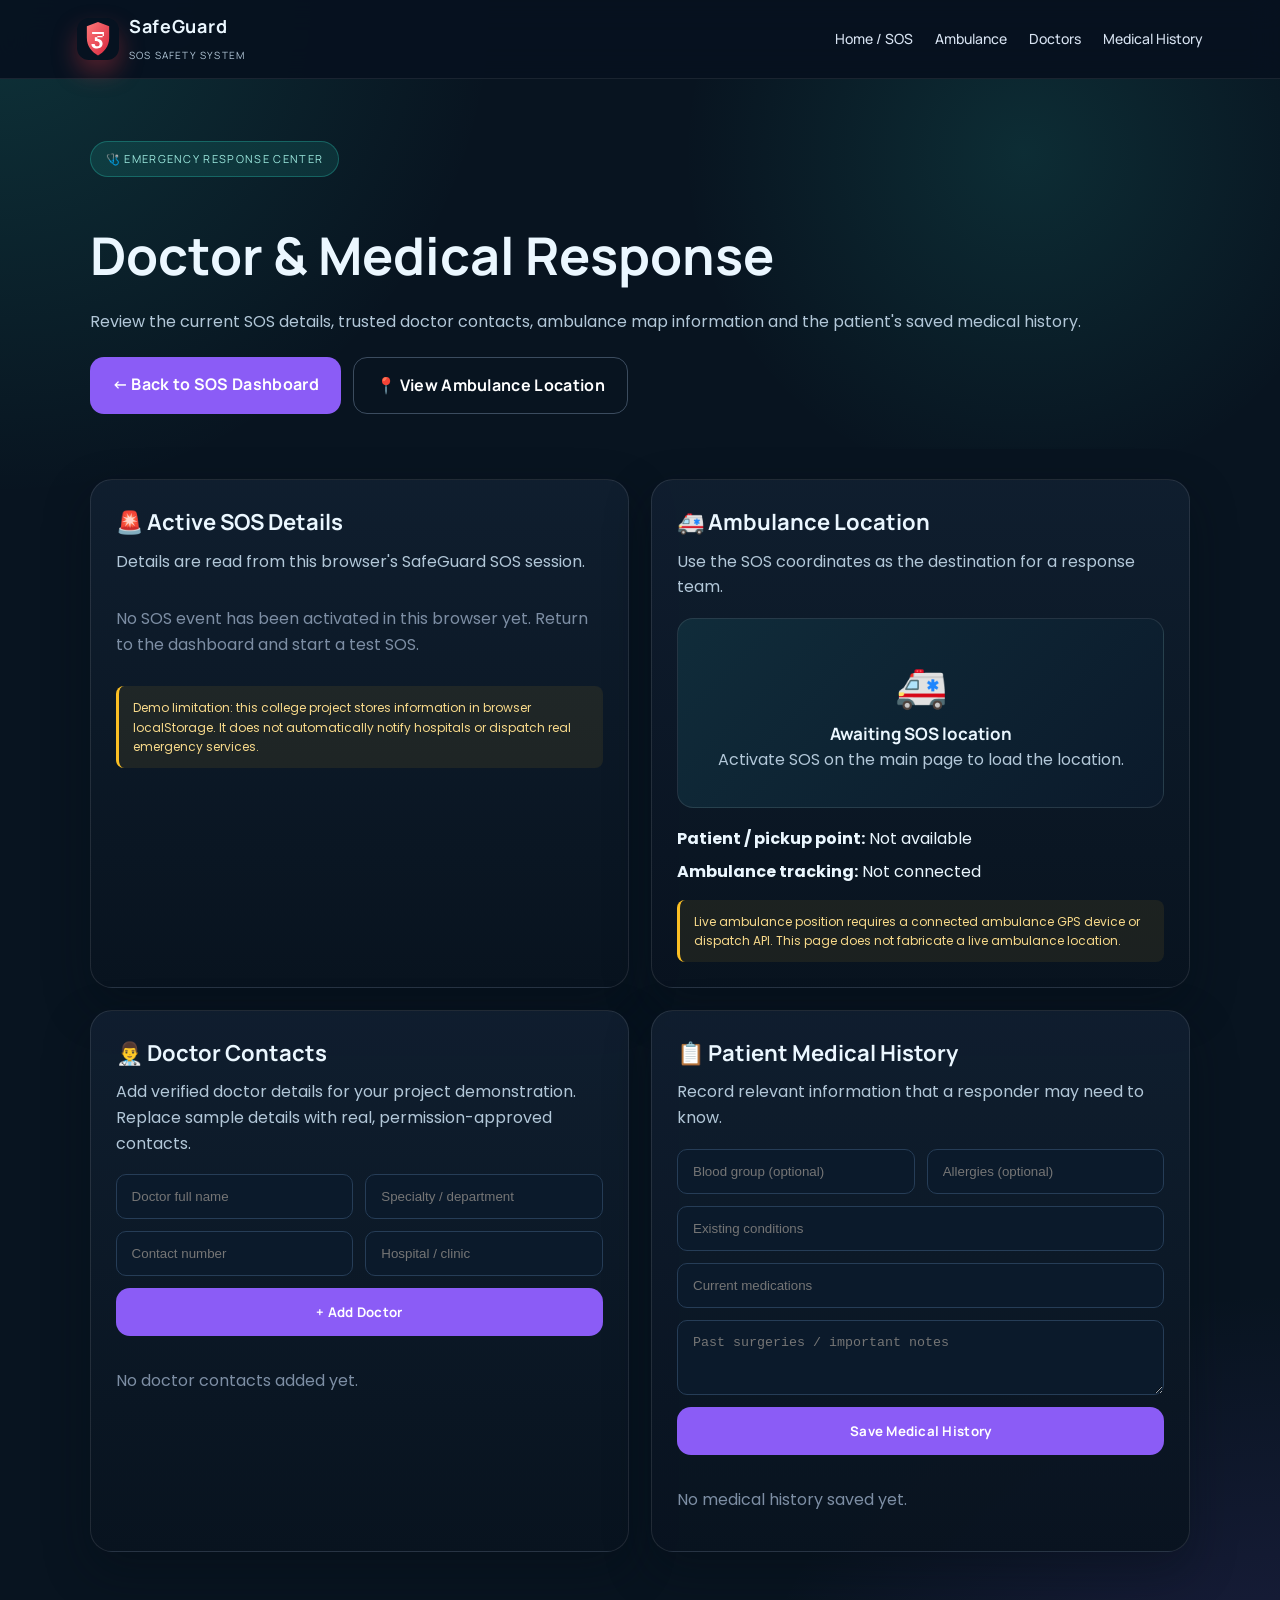
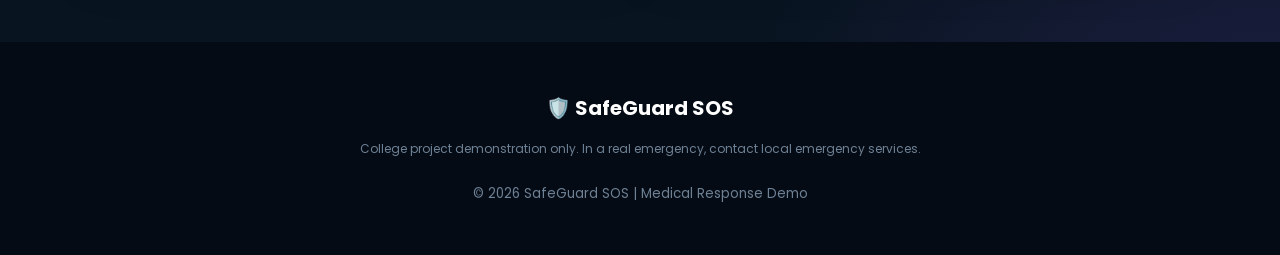
==== medical-response.html @ 3268b8ea "Add files via upload" ====
<!doctype html>
<html lang="en">
  <head>
    <meta charset="UTF-8" />
    <meta name="viewport" content="width=device-width, initial-scale=1.0" />
    <meta
      name="description"
      content="SafeGuard SOS doctor, medical history and ambulance response dashboard"
    />
    <title>Medical Response | SafeGuard SOS</title>
    <link rel="stylesheet" href="style.css" />
    <style>
      .medical-hero {
        padding: 62px 7% 35px;
        background: radial-gradient(
          circle at 80% 20%,
          rgba(45, 212, 191, 0.13),
          transparent 32%
        );
      }
      .medical-hero h1 {
        font-size: clamp(32px, 5vw, 52px);
        margin: 12px 0;
      }
      .medical-hero p,
      .muted {
        color: var(--muted);
      }
      .medical-layout {
        display: grid;
        grid-template-columns: 1fr 1fr;
        gap: 22px;
      }
      .medical-card {
        padding: 25px;
        min-width: 0;
      }
      .medical-card h2 {
        font-size: 22px;
        margin-bottom: 8px;
      }
      .medical-card h3 {
        font-size: 17px;
      }
      .field-grid {
        display: grid;
        grid-template-columns: 1fr 1fr;
        gap: 12px;
        margin: 18px 0;
      }
      .field-grid .wide {
        grid-column: 1/-1;
      }
      .doctor-list,
      .history-list {
        display: grid;
        gap: 12px;
        margin-top: 18px;
      }
      .doctor-item,
      .history-item {
        padding: 16px;
        background: #0b1a2b;
        border: 1px solid var(--line);
        border-radius: 14px;
      }
      .doctor-item {
        display: flex;
        align-items: flex-start;
        justify-content: space-between;
        gap: 12px;
      }
      .doctor-item p,
      .history-item p {
        color: var(--muted);
        font-size: 13px;
        margin-top: 4px;
      }
      .call-link {
        display: inline-block;
        color: #7ee7d9;
        font-weight: 700;
        margin-top: 8px;
        text-decoration: none;
      }
      .response-status {
        display: inline-block;
        padding: 5px 10px;
        border-radius: 30px;
        background: rgba(45, 212, 191, 0.12);
        color: #7ee7d9;
        font-size: 12px;
        font-weight: 700;
      }
      .ambulance-map {
        min-height: 190px;
        display: grid;
        place-items: center;
        text-align: center;
        padding: 22px;
        margin: 18px 0;
        background: linear-gradient(135deg, #102c3a, #0b1a2b);
        border: 1px solid var(--line);
        border-radius: 16px;
      }
      .ambulance-map .big-icon {
        font-size: 42px;
      }
      .map-link {
        color: #7ee7d9;
        font-weight: 700;
      }
      .notice {
        border-left: 3px solid #fbbf24;
        background: rgba(251, 191, 36, 0.08);
        padding: 12px 14px;
        border-radius: 8px;
        color: #f7d98a;
        font-size: 12px;
        margin-top: 15px;
      }
      .top-actions {
        display: flex;
        gap: 12px;
        flex-wrap: wrap;
        margin-top: 22px;
      }
      .top-actions a {
        text-decoration: none;
      }
      .empty {
        color: var(--muted-2);
        padding: 14px 0;
      }
      @media (max-width: 768px) {
        .medical-layout {
          grid-template-columns: 1fr;
        }
        .field-grid {
          grid-template-columns: 1fr;
        }
        .medical-hero {
          padding: 45px 5% 25px;
        }
        .medical-card {
          padding: 20px;
        }
      }
    </style>
  </head>
  <body>
    <header class="navbar">
      <div class="logo">
        <span class="logo-icon" aria-label="SafeGuard SOS logo">
          <svg viewBox="0 0 64 64" aria-hidden="true">
            <defs>
              <linearGradient
                id="logoGradient"
                x1="0%"
                y1="0%"
                x2="100%"
                y2="100%"
              >
                <stop offset="0%" stop-color="#ff7a7a" />
                <stop offset="100%" stop-color="#d7263d" />
              </linearGradient>
            </defs>
            <path
              d="M32 6 L49 12.5 V30.5 C49 43 41.5 52 32 57 C22.5 52 15 43 15 30.5 V12.5 L32 6 Z"
              fill="url(#logoGradient)"
            />
            <path
              d="M23 21.5H41V27.5H31V31.5C35.8 31.8 39 34.5 39 39C39 43.7 35.6 46.5 30.5 46.5C25.5 46.5 22 43.8 22 39.5H27C27 41.9 28.5 43.2 30.8 43.2C33.3 43.2 34.5 42 34.5 39.6C34.5 36.7 32.8 35.6 28.8 35.1L27.2 34.9V29.2H39V24.2H23V21.5Z"
              fill="#fff"
            />
          </svg>
        </span>
        <div>
          <strong>SafeGuard</strong>
          <small>SOS Safety System</small>
        </div>
      </div>
      <nav id="navMenu">
        <a href="index.html">Home / SOS</a><a href="#ambulance">Ambulance</a
        ><a href="#doctors">Doctors</a
        ><a href="#medical-history">Medical History</a>
      </nav>
      <button class="menu-btn" id="menuBtn" aria-label="Toggle navigation">
        ☰
      </button>
    </header>

    <section class="medical-hero">
      <span class="badge">🩺 EMERGENCY RESPONSE CENTER</span>
      <h1>Doctor & Medical Response</h1>
      <p>
        Review the current SOS details, trusted doctor contacts, ambulance map
        information and the patient's saved medical history.
      </p>
      <div class="top-actions">
        <a class="btn primary" href="index.html">← Back to SOS Dashboard</a
        ><a class="btn outline" href="#ambulance">📍 View Ambulance Location</a>
      </div>
    </section>

    <main class="section" style="padding-top: 30px">
      <div class="medical-layout">
        <section class="card medical-card" id="active-case">
          <h2>🚨 Active SOS Details</h2>
          <p class="muted">
            Details are read from this browser's SafeGuard SOS session.
          </p>
          <div id="activeDetails" class="history-list">
            <p class="empty">
              No SOS event has been activated in this browser yet.
            </p>
          </div>
          <div class="notice">
            Demo limitation: this college project stores information in browser
            localStorage. It does not automatically notify hospitals or dispatch
            real emergency services.
          </div>
        </section>

        <section class="card medical-card" id="ambulance">
          <h2>🚑 Ambulance Location</h2>
          <p class="muted">
            Use the SOS coordinates as the destination for a response team.
          </p>
          <div class="ambulance-map">
            <div>
              <div class="big-icon">🚑</div>
              <h3 id="ambulanceTitle">Awaiting SOS location</h3>
              <p id="ambulanceCoords" class="muted">
                Activate SOS on the main page to load the location.
              </p>
            </div>
          </div>
          <p>
            <strong>Patient / pickup point:</strong>
            <span id="pickupCoords">Not available</span>
          </p>
          <p style="margin-top: 8px">
            <strong>Ambulance tracking:</strong>
            <span id="trackingStatus">Not connected</span>
          </p>
          <p style="margin-top: 12px">
            <a
              id="ambulanceMapLink"
              class="map-link"
              href="#"
              target="_blank"
              rel="noopener"
              hidden
              >Open pickup point in Google Maps ↗</a
            >
          </p>
          <div class="notice">
            Live ambulance position requires a connected ambulance GPS device or
            dispatch API. This page does not fabricate a live ambulance
            location.
          </div>
        </section>

        <section class="card medical-card" id="doctors">
          <h2>👨‍⚕️ Doctor Contacts</h2>
          <p class="muted">
            Add verified doctor details for your project demonstration. Replace
            sample details with real, permission-approved contacts.
          </p>
          <div class="field-grid">
            <input
              id="doctorName"
              placeholder="Doctor full name"
              aria-label="Doctor full name"
            />
            <input
              id="doctorSpecialty"
              placeholder="Specialty / department"
              aria-label="Doctor specialty"
            />
            <input
              id="doctorPhone"
              type="tel"
              placeholder="Contact number"
              aria-label="Doctor contact number"
            />
            <input
              id="doctorHospital"
              placeholder="Hospital / clinic"
              aria-label="Hospital or clinic"
            />
            <button class="btn primary wide" id="addDoctorBtn">
              + Add Doctor
            </button>
          </div>
          <div id="doctorList" class="doctor-list"></div>
        </section>

        <section class="card medical-card" id="medical-history">
          <h2>📋 Patient Medical History</h2>
          <p class="muted">
            Record relevant information that a responder may need to know.
          </p>
          <div class="field-grid">
            <input
              id="patientBlood"
              placeholder="Blood group (optional)"
              aria-label="Blood group"
            />
            <input
              id="patientAllergies"
              placeholder="Allergies (optional)"
              aria-label="Allergies"
            />
            <input
              id="patientConditions"
              class="wide"
              placeholder="Existing conditions"
              aria-label="Existing conditions"
            />
            <input
              id="patientMedication"
              class="wide"
              placeholder="Current medications"
              aria-label="Current medications"
            />
            <textarea
              id="patientNotes"
              class="wide"
              rows="3"
              placeholder="Past surgeries / important notes"
              aria-label="Medical notes"
            ></textarea>
            <button class="btn primary wide" id="saveMedicalBtn">
              Save Medical History
            </button>
          </div>
          <div id="medicalHistoryList" class="history-list"></div>
        </section>
      </div>
    </main>
    <footer>
      <div class="footer-logo">🛡️ SafeGuard SOS</div>
      <p>
        College project demonstration only. In a real emergency, contact local
        emergency services.
      </p>
      <small>© 2026 SafeGuard SOS | Medical Response Demo</small>
    </footer>
    <div id="toast" class="toast" role="status" aria-live="polite"></div>
    <script>
      const $ = (id) => document.getElementById(id);
      function toast(message, type = "normal") {
        const el = $("toast");
        el.textContent = message;
        el.className =
          "toast show" +
          (type === "error" ? " error" : type === "success" ? " success" : "");
        setTimeout(() => el.classList.remove("show"), 3000);
      }
      function safe(value) {
        return String(value ?? "").replace(
          /[&<>"']/g,
          (ch) =>
            ({
              "&": "&amp;",
              "<": "&lt;",
              ">": "&gt;",
              '"': "&quot;",
              "'": "&#039;",
            })[ch],
        );
      }
      function getArray(key) {
        try {
          const value = JSON.parse(localStorage.getItem(key) || "[]");
          return Array.isArray(value) ? value : [];
        } catch {
          return [];
        }
      }
      function loadActiveEmergency() {
        let data;
        try {
          data = JSON.parse(
            localStorage.getItem("safeguardActiveEmergency") || "null",
          );
        } catch {
          data = null;
        }
        const host = $("activeDetails");
        if (!data) {
          host.innerHTML =
            '<p class="empty">No SOS event has been activated in this browser yet. Return to the dashboard and start a test SOS.</p>';
          $("ambulanceTitle").textContent = "Awaiting SOS location";
          return;
        }
        const loc = data.location;
        host.innerHTML = `<div class="history-item"><span class="response-status">${safe(data.status || "ACTIVE")}</span><h3 style="margin-top:10px">${safe(data.type || "Emergency")}</h3><p>Activated: ${safe(new Date(data.activatedAt).toLocaleString())}</p><p>Location: ${loc ? safe(Number(loc.latitude).toFixed(6) + ", " + Number(loc.longitude).toFixed(6)) : "Unavailable"}</p><p>Location source: ${loc ? (loc.demo ? "Demo coordinates" : "GPS coordinates") : "No coordinates received"}</p></div>`;
        if (loc) {
          const coords =
            Number(loc.latitude).toFixed(6) +
            ", " +
            Number(loc.longitude).toFixed(6);
          $("ambulanceTitle").textContent = loc.demo
            ? "Demo pickup point loaded"
            : "SOS pickup point loaded";
          $("ambulanceCoords").textContent = coords;
          $("pickupCoords").textContent = coords;
          $("trackingStatus").textContent =
            "Pickup location available; live vehicle feed not connected";
          const link = $("ambulanceMapLink");
          link.href = `https://www.google.com/maps?q=${loc.latitude},${loc.longitude}`;
          link.hidden = false;
        } else {
          $("ambulanceCoords").textContent = "SOS location unavailable";
          $("pickupCoords").textContent = "Not available";
        }
      }
      function loadDoctors() {
        const list = $("doctorList"),
          doctors = getArray("safeguardDoctors");
        list.innerHTML = "";
        if (!doctors.length) {
          list.innerHTML = '<p class="empty">No doctor contacts added yet.</p>';
          return;
        }
        doctors.forEach((d, i) => {
          const item = document.createElement("div");
          item.className = "doctor-item";
          item.innerHTML = `<div><h3>Dr. ${safe(d.name)}</h3><p>${safe(d.specialty || "Specialty not provided")} · ${safe(d.hospital || "Clinic not provided")}</p><a class="call-link" href="tel:${safe(d.phone)}">☎ ${safe(d.phone)}</a></div><button class="btn danger-small" data-delete-doctor="${i}">Delete</button>`;
          list.appendChild(item);
        });
      }
      function addDoctor() {
        const name = $("doctorName").value.trim(),
          specialty = $("doctorSpecialty").value.trim(),
          phone = $("doctorPhone").value.trim(),
          hospital = $("doctorHospital").value.trim();
        if (!name || !phone) {
          toast("Enter at least the doctor name and contact number.", "error");
          return;
        }
        const doctors = getArray("safeguardDoctors");
        doctors.push({
          name,
          specialty,
          phone,
          hospital,
          createdAt: new Date().toISOString(),
        });
        localStorage.setItem("safeguardDoctors", JSON.stringify(doctors));
        [
          "doctorName",
          "doctorSpecialty",
          "doctorPhone",
          "doctorHospital",
        ].forEach((id) => ($(id).value = ""));
        loadDoctors();
        toast("Doctor contact saved.", "success");
      }
      function loadMedicalHistory() {
        const entries = getArray("safeguardMedicalHistory"),
          host = $("medicalHistoryList");
        host.innerHTML = "";
        if (!entries.length) {
          host.innerHTML = '<p class="empty">No medical history saved yet.</p>';
          return;
        }
        entries
          .slice()
          .reverse()
          .forEach((entry) => {
            const item = document.createElement("div");
            item.className = "history-item";
            item.innerHTML = `<h3>Medical record · ${safe(new Date(entry.updatedAt).toLocaleString())}</h3><p><strong>Blood group:</strong> ${safe(entry.blood || "Not provided")}</p><p><strong>Allergies:</strong> ${safe(entry.allergies || "Not provided")}</p><p><strong>Conditions:</strong> ${safe(entry.conditions || "Not provided")}</p><p><strong>Medications:</strong> ${safe(entry.medication || "Not provided")}</p><p><strong>Notes:</strong> ${safe(entry.notes || "None")}</p>`;
            host.appendChild(item);
          });
      }
      function saveMedicalHistory() {
        const entry = {
          blood: $("patientBlood").value.trim(),
          allergies: $("patientAllergies").value.trim(),
          conditions: $("patientConditions").value.trim(),
          medication: $("patientMedication").value.trim(),
          notes: $("patientNotes").value.trim(),
          updatedAt: new Date().toISOString(),
        };
        if (
          !Object.values(entry).some((v) => typeof v === "string" && v.trim())
        ) {
          toast("Enter at least one medical detail first.", "error");
          return;
        }
        const records = getArray("safeguardMedicalHistory");
        records.push(entry);
        localStorage.setItem(
          "safeguardMedicalHistory",
          JSON.stringify(records),
        );
        [
          "patientBlood",
          "patientAllergies",
          "patientConditions",
          "patientMedication",
          "patientNotes",
        ].forEach((id) => ($(id).value = ""));
        loadMedicalHistory();
        toast("Medical history saved in this browser.", "success");
      }
      $("addDoctorBtn").addEventListener("click", addDoctor);
      $("saveMedicalBtn").addEventListener("click", saveMedicalHistory);
      $("doctorList").addEventListener("click", (e) => {
        const btn = e.target.closest("[data-delete-doctor]");
        if (!btn) return;
        const doctors = getArray("safeguardDoctors");
        doctors.splice(Number(btn.dataset.deleteDoctor), 1);
        localStorage.setItem("safeguardDoctors", JSON.stringify(doctors));
        loadDoctors();
        toast("Doctor contact deleted.", "success");
      });
      $("menuBtn").addEventListener("click", () =>
        $("navMenu").classList.toggle("active"),
      );
      document
        .querySelectorAll("#navMenu a")
        .forEach((a) =>
          a.addEventListener("click", () =>
            $("navMenu").classList.remove("active"),
          ),
        );
      loadActiveEmergency();
      loadDoctors();
      loadMedicalHistory();
    </script>
  </body>
</html>
---- style.css ----
/* =========================================
   SAFEGUARD SOS
   MAIN STYLESHEET
========================================= */

@import url('https://fonts.googleapis.com/css2?family=Manrope:wght@400;500;600;700;800&family=Poppins:wght@400;500;600;700;800&display=swap');

:root {
  --bg-900: #081420;
  --bg-800: #102235;
  --bg-700: #18314b;
  --card: rgba(15, 28, 39, 0.82);
  --card-strong: rgba(19, 36, 48, 0.96);
  --primary: #2dd4bf;
  --primary-strong: #14b8a6;
  --secondary: #8b5cf6;
  --secondary-deep: #7c3aed;
  --text: #ebf7ff;
  --muted: #b2c7d8;
  --muted-2: #7d8ea4;
  --line: rgba(255, 255, 255, 0.1);
  --shadow: 0 18px 45px rgba(4, 12, 20, 0.38);
}

* {
  margin: 0;
  padding: 0;
  box-sizing: border-box;
}

html {
  scroll-behavior: smooth;
}

body {
  font-family: 'Poppins', 'Segoe UI', sans-serif;
  background:
    radial-gradient(circle at top left, rgba(45, 212, 191, 0.16), transparent 22%),
    radial-gradient(circle at bottom right, rgba(139, 92, 246, 0.18), transparent 25%),
    var(--bg-900);
  color: var(--text);
  line-height: 1.6;
}

h1,
h2,
h3,
.logo strong,
.logo small,
.navbar a,
.btn,
.badge,
.section-title span {
  font-family: 'Manrope', 'Poppins', sans-serif;
}

/* =========================================
   NAVBAR
========================================= */

.navbar {
  position: sticky;
  top: 0;
  z-index: 1000;

  min-height: 72px;
  padding: 12px 6%;

  display: flex;
  align-items: center;
  justify-content: space-between;

  background: rgba(7, 17, 31, 0.94);
  border-bottom: 1px solid rgba(255, 255, 255, 0.08);
  backdrop-filter: blur(15px);
}

.logo {
  display: flex;
  align-items: center;
  gap: 10px;
}

.logo-icon {
  width: 42px;
  height: 42px;

  display: grid;
  place-items: center;

  border-radius: 12px;
  overflow: hidden;
  box-shadow: 0 12px 24px rgba(230, 57, 70, 0.35);
}

.logo-icon svg,
.footer-logo-mark svg {
  display: block;
  width: 100%;
  height: 100%;
}

.logo strong {
  display: block;
  font-size: 18px;
  font-weight: 700;
  letter-spacing: 0.04em;
}

.logo small {
  color: var(--muted);
  font-size: 10px;
  letter-spacing: 0.12em;
  text-transform: uppercase;
}

nav {
  display: flex;
  gap: 22px;
}

nav a {
  color: #d6e2f1;
  text-decoration: none;
  font-size: 14px;
  font-weight: 500;
  transition: 0.3s;
}

nav a:hover {
  color: var(--primary);
}

.menu-btn {
  display: none;
  background: none;
  border: none;
  color: white;
  font-size: 28px;
  cursor: pointer;
}

/* =========================================
   HERO
========================================= */

.hero {
  min-height: 680px;

  display: flex;
  align-items: center;
  justify-content: space-between;

  padding: 80px 8%;

  background:
    radial-gradient(
      circle at 80% 40%,
      rgba(230, 57, 70, 0.18),
      transparent 30%
    ),
    radial-gradient(
      circle at 20% 80%,
      rgba(38, 132, 255, 0.13),
      transparent 30%
    );
}

.hero-content {
  max-width: 650px;
}

.badge {
  display: inline-block;

  padding: 8px 15px;
  margin-bottom: 25px;

  color: #9be7dd;
  background: rgba(45, 212, 191, 0.12);

  border: 1px solid rgba(45, 212, 191, 0.3);
  border-radius: 50px;

  font-size: 11px;
  letter-spacing: 0.12em;
  text-transform: uppercase;
}

.hero h1 {
  font-size: clamp(45px, 7vw, 82px);
  line-height: 0.96;
  margin-bottom: 25px;
  letter-spacing: -0.05em;
  font-weight: 700;
}

.hero h1 span {
  color: var(--primary);
}

.hero p {
  max-width: 600px;
  color: var(--muted);
  font-size: 18px;
  margin-bottom: 35px;
}

.hero-buttons {
  display: flex;
  gap: 15px;
  flex-wrap: wrap;
}

/* =========================================
   BUTTONS
========================================= */

.btn {
  border: none;
  border-radius: 14px;

  padding: 15px 22px;

  color: white;
  font-weight: 700;
  letter-spacing: 0.02em;

  cursor: pointer;
  transition: 0.25s ease;
}

.btn:hover {
  transform: translateY(-2px);
  box-shadow: 0 10px 24px rgba(0, 0, 0, 0.2);
}

.danger {
  background: linear-gradient(135deg, var(--primary), var(--primary-strong));
  box-shadow: 0 14px 30px rgba(230, 57, 70, 0.36);
}

.secondary {
  background: linear-gradient(135deg, var(--bg-700), var(--bg-800));
  border: 1px solid rgba(139, 92, 246, 0.35);
}

.primary {
  background: var(--secondary);
}

.outline {
  background: transparent;
  border: 1px solid rgba(155, 180, 211, 0.35);
}

.whatsapp {
  background: #10b981;
}

.email {
  background: #2864c7;
}

.resolve {
  background: #168b54;
}

.danger-small {
  padding: 9px 14px;
  background: #9e2935;
}

.full {
  width: 100%;
}

.button-row {
  display: flex;
  gap: 10px;
  flex-wrap: wrap;
}

.center {
  justify-content: center;
}

/* =========================================
   HERO PHONE
========================================= */

.hero-visual {
  width: 420px;
  height: 420px;

  position: relative;

  display: grid;
  place-items: center;
}

.radar {
  position: absolute;

  width: 350px;
  height: 350px;

  border-radius: 50%;

  border: 1px solid rgba(45, 212, 191, 0.35);
  box-shadow:
    0 0 0 50px rgba(45, 212, 191, 0.03),
    0 0 0 100px rgba(45, 212, 191, 0.02);
}

.phone {
  position: relative;
  z-index: 2;

  width: 210px;
  height: 390px;

  padding: 10px;

  background: #111d2c;

  border: 5px solid #293c52;
  border-radius: 35px;

  box-shadow: 0 30px 80px rgba(0, 0, 0, 0.5);
}

.phone-top {
  width: 80px;
  height: 8px;

  margin: 5px auto 15px;

  background: #26384b;
  border-radius: 20px;
}

.phone-screen {
  height: calc(100% - 28px);

  display: flex;
  flex-direction: column;
  align-items: center;
  justify-content: center;

  background:
    radial-gradient(circle, rgba(230, 57, 70, 0.16), transparent 40%), #081421;

  border-radius: 22px;
}

.mini-status {
  color: #8ea1b8;
  font-size: 10px;
  letter-spacing: 2px;
}

.mini-sos {
  width: 105px;
  height: 105px;

  display: grid;
  place-items: center;

  margin: 30px 0;

  background: var(--primary-strong);

  border-radius: 50%;

  font-size: 25px;
  font-weight: bold;

  box-shadow:
    0 0 0 15px rgba(45, 212, 191, 0.08),
    0 0 0 30px rgba(45, 212, 191, 0.04);
}

.mini-location {
  color: #43d17d;
  font-size: 11px;
}

/* =========================================
   SECTIONS
========================================= */

.section {
  padding: 90px 7%;
}

.section-title {
  text-align: center;
  max-width: 700px;
  margin: 0 auto 50px;
}

.section-title span {
  color: var(--primary);
  font-size: 12px;
  font-weight: 700;
  letter-spacing: 0.18em;
  text-transform: uppercase;
}

.section-title h2 {
  font-size: clamp(32px, 4vw, 42px);
  margin: 8px 0;
  letter-spacing: -0.04em;
}

.section-title p {
  color: var(--muted);
}

/* =========================================
   CARDS
========================================= */

.card,
.stat-card,
.vehicle-sos-card,
.map-card,
.emergency-active {
  background: linear-gradient(180deg, rgba(17, 31, 48, 0.9), rgba(9, 19, 31, 0.9));

  border: 1px solid var(--line);

  border-radius: 22px;

  box-shadow: var(--shadow);
}

.card {
  padding: 25px;
}

.card-header {
  display: flex;
  justify-content: space-between;
  align-items: center;
  margin-bottom: 25px;
}

.card-header h3 {
  font-size: 18px;
}

/* =========================================
   STATS
========================================= */

.stats-grid {
  display: grid;
  grid-template-columns: repeat(4, 1fr);
  gap: 18px;
  margin-bottom: 25px;
}

.stat-card {
  padding: 22px;

  display: flex;
  align-items: center;
  gap: 15px;
}

.stat-icon {
  width: 50px;
  height: 50px;

  display: grid;
  place-items: center;

  background: #162b43;
  border-radius: 14px;

  font-size: 22px;
}

.stat-card h3 {
  font-size: 24px;
}

.stat-card p {
  color: #8193a8;
  font-size: 12px;
}

/* =========================================
   DASHBOARD
========================================= */

.dashboard-grid {
  display: grid;
  grid-template-columns: 1fr 1fr;
  gap: 20px;
}

.profile-form {
  display: grid;
  gap: 12px;
}

input,
textarea {
  width: 100%;

  padding: 14px 15px;

  background: #0b1a2b;

  border: 1px solid #263d57;
  border-radius: 10px;

  color: white;

  outline: none;
}

input:focus,
textarea:focus {
  border-color: #247cff;
}

.profile-display {
  margin-top: 20px;

  padding: 15px;

  background: #0b1a2b;

  border-radius: 10px;

  color: #9eb0c4;
}

.location-data {
  display: grid;
  grid-template-columns: repeat(3, 1fr);
  gap: 12px;
  margin-bottom: 20px;
}

.location-data div,
.map-details > div {
  padding: 15px;
  background: #0b1a2b;
  border-radius: 12px;
}

.location-data span,
.map-details span {
  display: block;
  color: #7e91a7;
  font-size: 11px;
}

.location-data strong,
.map-details strong {
  display: block;
  margin-top: 4px;
  word-break: break-word;
}

.status-badge {
  padding: 5px 10px;
  background: rgba(67, 209, 125, 0.1);
  color: #43d17d;
  border-radius: 30px;
  font-size: 11px;
}

.small-message {
  margin-top: 15px;
  color: #7f91a5;
  font-size: 12px;
}

/* =========================================
   PEOPLE SOS
========================================= */

.sos-section {
  background: radial-gradient(
    circle at center,
    rgba(230, 57, 70, 0.08),
    transparent 45%
  );
}

.sos-container {
  max-width: 1000px;
  margin: auto;

  display: grid;
  grid-template-columns: 1fr 1fr;
  align-items: center;
  gap: 50px;
}

.feature {
  display: flex;
  gap: 15px;

  padding: 20px;

  margin-bottom: 15px;

  background: rgba(17, 31, 48, 0.7);

  border: 1px solid rgba(255, 255, 255, 0.06);
  border-radius: 15px;
}

.feature > span {
  font-size: 25px;
}

.feature h3 {
  margin-bottom: 3px;
}

.feature p {
  color: #7f91a5;
  font-size: 13px;
}

.sos-button-wrapper {
  text-align: center;
  position: relative;
}

.big-sos {
  position: relative;
  z-index: 3;

  width: 230px;
  height: 230px;

  border: none;
  border-radius: 50%;

  background: #e63946;

  color: white;

  font-size: 48px;
  font-weight: 900;

  cursor: pointer;

  box-shadow:
    0 20px 60px rgba(230, 57, 70, 0.35),
    inset 0 -10px 20px rgba(0, 0, 0, 0.12);

  transition: 0.3s;
}

.big-sos:hover {
  transform: scale(1.04);
}

.sos-button-wrapper > p {
  margin-top: 20px;
  color: #8b9bae;
  font-size: 11px;
  letter-spacing: 2px;
}

.pulse-ring {
  position: absolute;

  width: 230px;
  height: 230px;

  left: 50%;
  top: 0;

  transform: translateX(-50%);

  border-radius: 50%;

  border: 2px solid #e63946;

  animation: pulse 2s infinite;
}

@keyframes pulse {
  0% {
    transform: translateX(-50%) scale(1);
    opacity: 0.8;
  }

  100% {
    transform: translateX(-50%) scale(1.7);
    opacity: 0;
  }
}

/* =========================================
   VEHICLE
========================================= */

.vehicle-section {
  background: #081522;
}

.vehicle-grid {
  display: grid;
  grid-template-columns: 1fr 1fr;
  gap: 25px;

  max-width: 1000px;
  margin: auto;
}

.vehicle-grid .card {
  display: flex;
  flex-direction: column;
  gap: 12px;
}

.vehicle-sos-card {
  padding: 40px;
  text-align: center;

  display: flex;
  flex-direction: column;
  align-items: center;
  justify-content: center;
}

.vehicle-icon {
  font-size: 55px;
  margin-bottom: 10px;
}

.vehicle-sos-card p {
  color: #8294a9;
  margin: 10px 0 25px;
}

.vehicle-sos-btn {
  width: 100%;
  padding: 18px;

  background: #b92131;

  color: white;
  border: none;
  border-radius: 12px;

  font-weight: bold;
  font-size: 16px;

  cursor: pointer;
}

/* =========================================
   CONTACTS
========================================= */

.contacts-grid {
  max-width: 1100px;
  margin: auto;

  display: grid;
  grid-template-columns: 350px 1fr;
  gap: 25px;
}

.contact-form {
  display: flex;
  flex-direction: column;
  gap: 12px;
}

.contact-list {
  display: grid;
  gap: 15px;
}

.contact-item {
  padding: 20px;

  background: #111f30;

  border: 1px solid rgba(255, 255, 255, 0.07);
  border-radius: 16px;

  display: flex;
  justify-content: space-between;
  align-items: center;
}

.contact-item h3 {
  margin-bottom: 5px;
}

.contact-item p {
  color: #8799ad;
  font-size: 13px;
}

/* =========================================
   MAP
========================================= */

.map-card {
  max-width: 1100px;
  margin: auto;

  padding: 25px;

  display: grid;
  grid-template-columns: 1.5fr 1fr;
  gap: 25px;
}

.map-placeholder {
  min-height: 350px;

  display: flex;
  flex-direction: column;
  align-items: center;
  justify-content: center;

  background:
    linear-gradient(rgba(20, 55, 75, 0.6) 1px, transparent 1px),
    linear-gradient(90deg, rgba(20, 55, 75, 0.6) 1px, transparent 1px), #081722;

  background-size: 40px 40px;

  border-radius: 15px;

  text-align: center;
}

.map-pin {
  font-size: 55px;
  animation: mapBounce 1.5s infinite;
}

@keyframes mapBounce {
  50% {
    transform: translateY(-10px);
  }
}

.map-placeholder p {
  color: #75889d;
}

.map-details {
  display: flex;
  flex-direction: column;
  gap: 12px;
}

/* =========================================
   HISTORY
========================================= */

.history-top {
  display: flex;
  align-items: center;
  justify-content: space-between;
  margin-bottom: 20px;
}

.table-container {
  overflow-x: auto;
}

table {
  width: 100%;
  border-collapse: collapse;
}

th,
td {
  text-align: left;
  padding: 15px;

  border-bottom: 1px solid #203449;

  white-space: nowrap;
}

th {
  color: #ff6875;
  font-size: 12px;
}

td {
  color: #b8c5d2;
  font-size: 13px;
}

/* =========================================
   EMERGENCY RESULT
========================================= */

.emergency-result {
  background: radial-gradient(
    circle at center,
    rgba(230, 57, 70, 0.15),
    transparent 50%
  );
}

.emergency-active {
  max-width: 850px;
  margin: auto;

  padding: 40px;

  text-align: center;

  border: 1px solid rgba(230, 57, 70, 0.3);
}

.emergency-icon {
  font-size: 55px;

  animation: emergencyBlink 1s infinite;
}

@keyframes emergencyBlink {
  50% {
    opacity: 0.35;
  }
}

.emergency-active h2 {
  color: #ff4757;
  font-size: 35px;
}

.emergency-active > p {
  color: #9aacbf;
  margin-bottom: 25px;
}

.message-box {
  text-align: left;

  padding: 20px;

  background: #081522;
  border-radius: 15px;
}

.message-box h3 {
  margin-bottom: 10px;
}

.message-box textarea {
  height: 180px;
  resize: none;
  margin-bottom: 15px;
}

/* =========================================
   MODAL
========================================= */

.modal {
  position: fixed;
  z-index: 3000;

  inset: 0;

  display: grid;
  place-items: center;

  padding: 20px;

  background: rgba(0, 0, 0, 0.75);
  backdrop-filter: blur(8px);
}

.modal-content {
  width: min(500px, 100%);

  padding: 40px;

  text-align: center;

  background: #101e2f;

  border: 1px solid rgba(255, 255, 255, 0.1);
  border-radius: 25px;
}

.modal-icon {
  font-size: 50px;
}

.modal-content h2 {
  margin-top: 10px;
  color: #ff4757;
}

#countdownNumber {
  font-size: 100px;
  font-weight: 900;
  color: #ff4757;

  line-height: 1.1;

  margin: 15px;
}

/* =========================================
   TOAST
========================================= */

.toast {
  position: fixed;

  right: 25px;
  bottom: 25px;

  z-index: 5000;

  max-width: 350px;

  padding: 15px 20px;

  background: #182a3e;

  border-left: 4px solid #247cff;

  border-radius: 10px;

  color: white;

  transform: translateY(150px);
  opacity: 0;

  transition: 0.3s;
}

.toast.show {
  transform: translateY(0);
  opacity: 1;
}

.toast.error {
  border-left-color: #e63946;
}

.toast.success {
  border-left-color: #43d17d;
}

/* =========================================
   FOOTER
========================================= */

footer {
  padding: 50px 7%;

  text-align: center;

  background: #040b14;

  color: #6f8195;
}

.footer-logo {
  display: flex;
  align-items: center;
  justify-content: center;
  gap: 12px;

  color: white;
  font-weight: bold;
  font-size: 20px;
  margin-bottom: 15px;
}

.footer-logo-mark {
  width: 34px;
  height: 34px;
  display: inline-flex;
  align-items: center;
  justify-content: center;
  border-radius: 10px;
  overflow: hidden;
}

footer p {
  font-size: 12px;
  max-width: 650px;
  margin: 5px auto;
}

footer small {
  display: block;
  margin-top: 25px;
}

/* =========================================
   UTILITY
========================================= */

.hidden {
  display: none !important;
}

/* =========================================
   RESPONSIVE
========================================= */

@media (max-width: 1000px) {
  nav {
    gap: 12px;
  }

  nav a {
    font-size: 12px;
  }

  .hero {
    text-align: center;
    flex-direction: column;
    gap: 60px;
  }

  .hero-buttons {
    justify-content: center;
  }

  .stats-grid {
    grid-template-columns: repeat(2, 1fr);
  }
}

@media (max-width: 768px) {
  .navbar {
    padding: 12px 5%;
  }

  nav {
    position: absolute;

    top: 72px;
    left: 0;
    right: 0;

    display: none;
    flex-direction: column;

    padding: 20px;

    background: #081522;

    border-bottom: 1px solid #203449;
  }

  nav.active {
    display: flex;
  }

  .menu-btn {
    display: block;
  }

  .hero {
    padding: 70px 5%;
    min-height: auto;
  }

  .hero-visual {
    transform: scale(0.8);
  }

  .section {
    padding: 70px 5%;
  }

  .dashboard-grid,
  .sos-container,
  .vehicle-grid,
  .contacts-grid,
  .map-card {
    grid-template-columns: 1fr;
  }

  .stats-grid {
    grid-template-columns: 1fr 1fr;
  }

  .location-data {
    grid-template-columns: 1fr;
  }

  .big-sos {
    width: 190px;
    height: 190px;
    font-size: 40px;
  }

  .pulse-ring {
    width: 190px;
    height: 190px;
  }
}

@media (max-width: 500px) {
  .hero h1 {
    font-size: 45px;
  }

  .hero p {
    font-size: 15px;
  }

  .stats-grid {
    grid-template-columns: 1fr;
  }

  .hero-buttons,
  .button-row {
    flex-direction: column;
  }

  .hero-buttons .btn,
  .button-row .btn {
    width: 100%;
  }

  .modal-content {
    padding: 25px;
  }

  #countdownNumber {
    font-size: 75px;
  }

  .emergency-active {
    padding: 20px;
  }
}


/* Medical response link shown after SOS activation */
.response-actions { justify-content: center; margin-top: 18px; }
.medical-link { display: inline-flex; align-items: center; justify-content: center; text-decoration: none; }
@media (max-width: 500px) { .response-actions { flex-direction: column; } .response-actions > * { width: 100%; text-align: center; } }
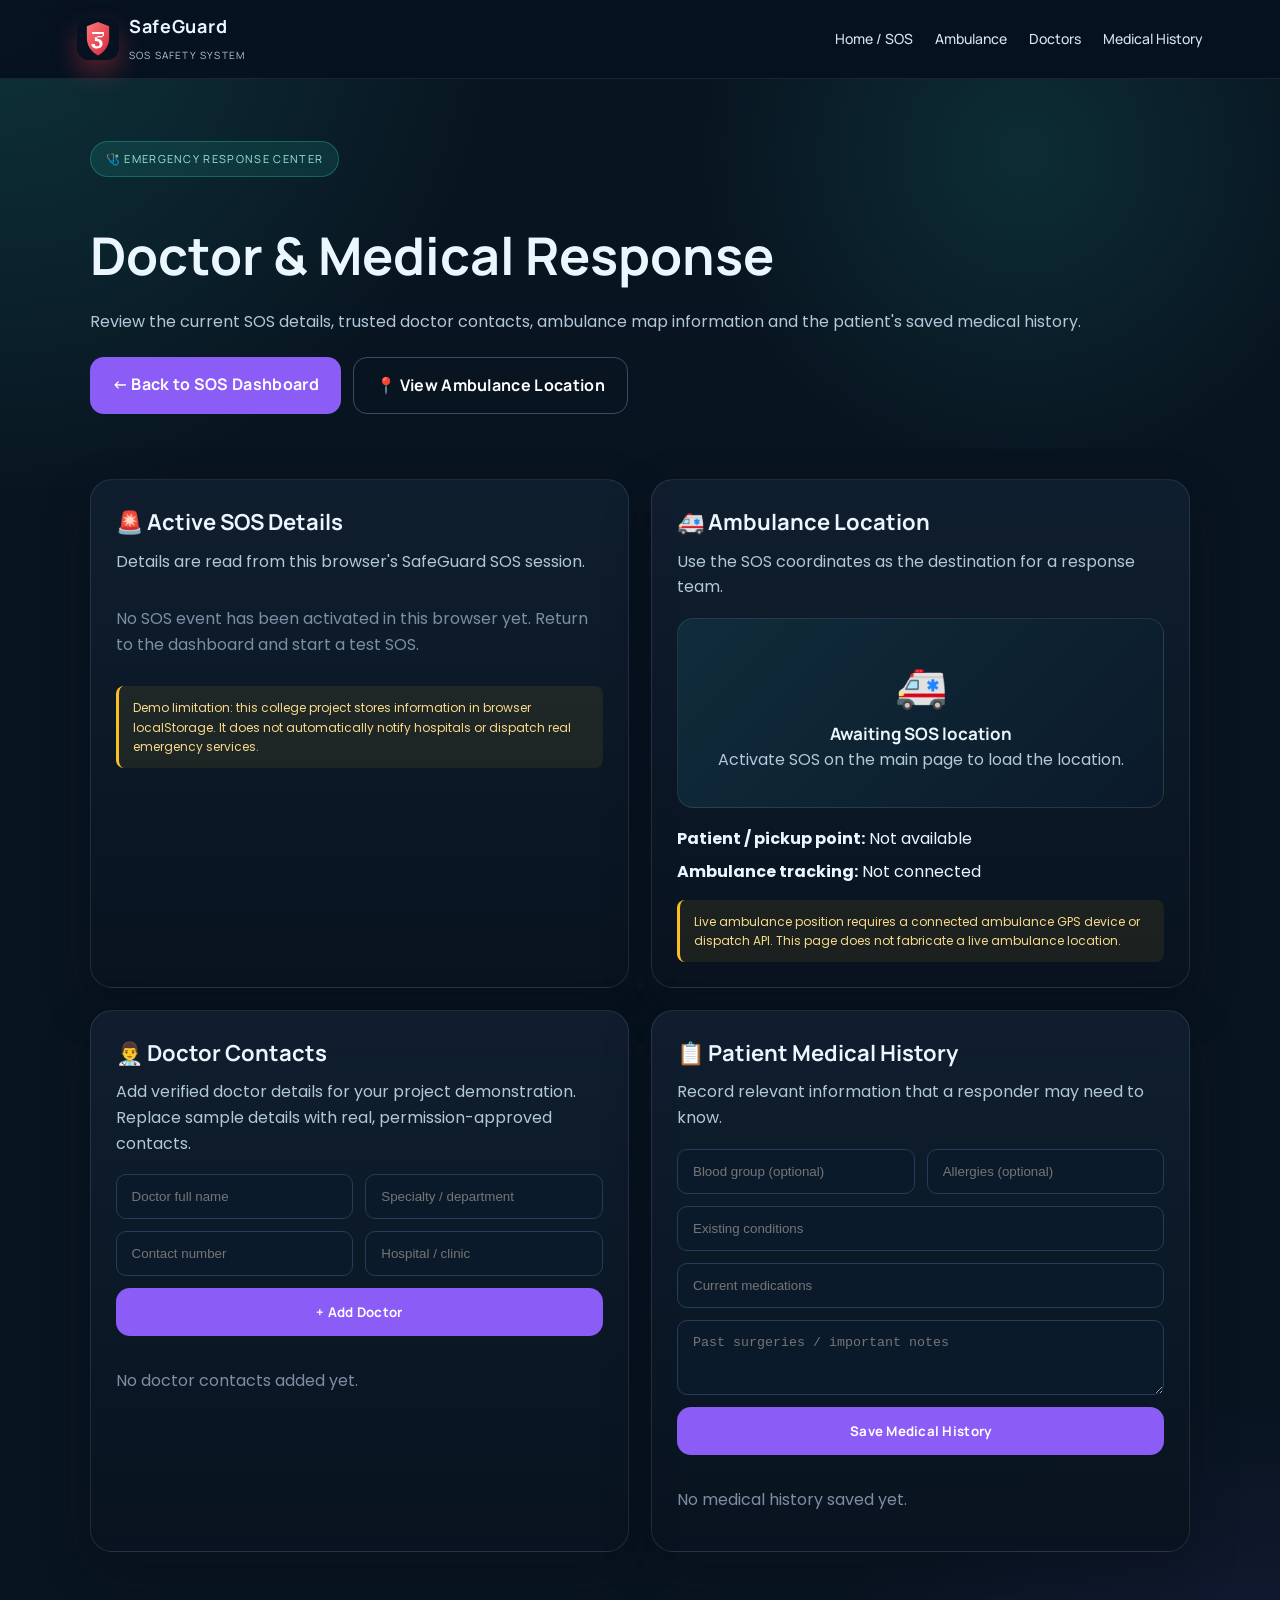
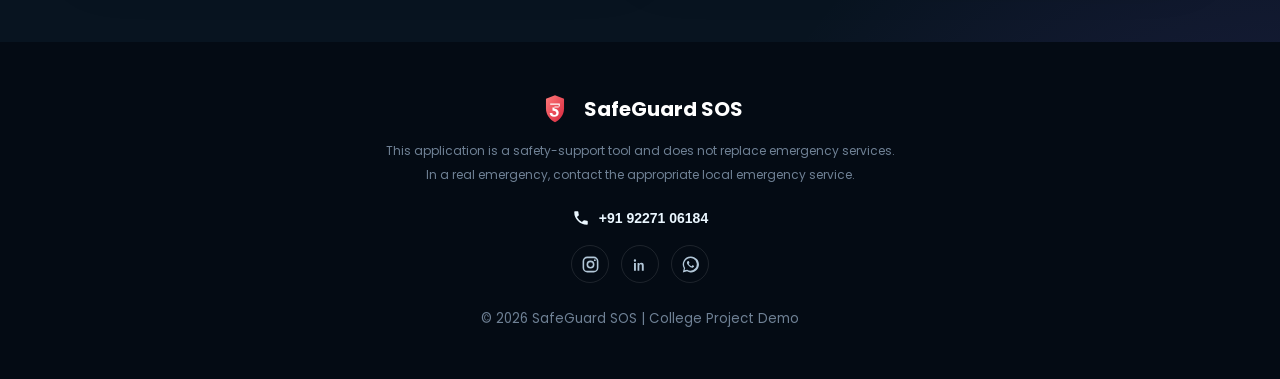
==== commit 783b2fed: "file name" ====
--- a/medical-response.html
+++ b/medical-response.html
@@ -341,12 +341,104 @@
       </div>
     </main>
     <footer>
-      <div class="footer-logo">🛡️ SafeGuard SOS</div>
+      <div class="footer-logo">
+        <span class="footer-logo-mark" aria-label="SafeGuard SOS logo">
+          <svg viewBox="0 0 64 64" aria-hidden="true">
+            <defs>
+              <linearGradient
+                id="footerLogoGradient"
+                x1="0%"
+                y1="0%"
+                x2="100%"
+                y2="100%"
+              >
+                <stop offset="0%" stop-color="#ff7a7a" />
+                <stop offset="100%" stop-color="#d7263d" />
+              </linearGradient>
+            </defs>
+            <path
+              d="M32 6 L49 12.5 V30.5 C49 43 41.5 52 32 57 C22.5 52 15 43 15 30.5 V12.5 L32 6 Z"
+              fill="url(#footerLogoGradient)"
+            />
+            <path
+              d="M23 21.5H41V27.5H31V31.5C35.8 31.8 39 34.5 39 39C39 43.7 35.6 46.5 30.5 46.5C25.5 46.5 22 43.8 22 39.5H27C27 41.9 28.5 43.2 30.8 43.2C33.3 43.2 34.5 42 34.5 39.6C34.5 36.7 32.8 35.6 28.8 35.1L27.2 34.9V29.2H39V24.2H23V21.5Z"
+              fill="#fff"
+            />
+          </svg>
+        </span>
+        SafeGuard SOS
+      </div>
+
       <p>
-        College project demonstration only. In a real emergency, contact local
-        emergency services.
+        This application is a safety-support tool and does not replace emergency
+        services.
       </p>
-      <small>© 2026 SafeGuard SOS | Medical Response Demo</small>
+
+      <p>
+        In a real emergency, contact the appropriate local emergency service.
+      </p>
+
+      <div class="footer-contact">
+        <a class="footer-phone" href="tel:+919227106184">
+          <svg viewBox="0 0 24 24" aria-hidden="true">
+            <path
+              d="M6.6 10.8a15.1 15.1 0 0 0 6.6 6.6l2.2-2.2a1 1 0 0 1 1-.2 11.4 11.4 0 0 0 3.6.6 1 1 0 0 1 1 1V20a1 1 0 0 1-1 1A17 17 0 0 1 3 4a1 1 0 0 1 1-1h3.5a1 1 0 0 1 1 1 11.4 11.4 0 0 0 .6 3.6 1 1 0 0 1-.2 1z"
+              fill="currentColor"
+            />
+          </svg>
+          +91 92271 06184
+        </a>
+
+        <div class="footer-socials" aria-label="Social media">
+          <span class="footer-social-icon" role="img" aria-label="Instagram">
+            <svg viewBox="0 0 24 24" aria-hidden="true">
+              <rect
+                x="3"
+                y="3"
+                width="18"
+                height="18"
+                rx="5"
+                fill="none"
+                stroke="currentColor"
+                stroke-width="2"
+              />
+              <circle
+                cx="12"
+                cy="12"
+                r="4"
+                fill="none"
+                stroke="currentColor"
+                stroke-width="2"
+              />
+              <circle cx="17.5" cy="6.5" r="1.2" fill="currentColor" />
+            </svg>
+          </span>
+          <span class="footer-social-icon" role="img" aria-label="LinkedIn">
+            <svg viewBox="0 0 24 24" aria-hidden="true">
+              <path
+                d="M5 8.5a1.5 1.5 0 1 0 0-3 1.5 1.5 0 0 0 0 3ZM3.8 10h2.4v10H3.8zm4.5 0h2.3v1.4h.1a2.6 2.6 0 0 1 2.4-1.6c2.5 0 3 1.6 3 3.8V20h-2.4v-5.7c0-1.4 0-2.5-1.5-2.5s-1.7 1.2-1.7 2.4V20H8.3z"
+                fill="currentColor"
+              />
+            </svg>
+          </span>
+          <a
+            class="footer-social-icon"
+            href="https://wa.me/919227106184"
+            target="_blank"
+            rel="noopener noreferrer"
+            aria-label="Chat with SafeGuard SOS on WhatsApp"
+          >
+            <svg viewBox="0 0 24 24" aria-hidden="true">
+              <path
+                d="M12 2a9.8 9.8 0 0 0-8.4 14.8L2.3 22l5.3-1.4A10 10 0 1 0 12 2Zm0 17.8a8 8 0 0 1-4.1-1.1l-.3-.2-3.1.8.8-3-.2-.3A8 8 0 1 1 12 19.8Zm4.4-6c-.2-.1-1.4-.7-1.6-.8s-.4-.1-.5.1-.6.8-.8 1-.3.2-.5.1a6.5 6.5 0 0 1-1.9-1.2 7.1 7.1 0 0 1-1.3-1.6c-.1-.2 0-.3.1-.4l.4-.5.3-.4c.1-.1 0-.3 0-.4s-.5-1.3-.7-1.8c-.2-.5-.4-.4-.5-.4h-.5c-.2 0-.4.1-.6.3s-.8.8-.8 1.9.8 2.2.9 2.4a9.8 9.8 0 0 0 3.7 3.3c.5.2.9.4 1.2.5.5.2 1 .2 1.4.1.4-.1 1.4-.6 1.6-1.1s.2-1 .1-1.1-.2-.2-.4-.3Z"
+                fill="currentColor"
+              />
+            </svg>
+          </a>
+        </div>
+      </div>
+
+      <small>© 2026 SafeGuard SOS | College Project Demo</small>
     </footer>
     <div id="toast" class="toast" role="status" aria-live="polite"></div>
     <script>
--- a/style.css
+++ b/style.css
@@ -1103,6 +1103,66 @@
   margin: 5px auto;
 }
 
+.footer-contact {
+  display: flex;
+  flex-direction: column;
+  align-items: center;
+  gap: 16px;
+  margin-top: 22px;
+}
+
+.footer-phone {
+  display: inline-flex;
+  align-items: center;
+  gap: 9px;
+  color: var(--text);
+  font-size: 14px;
+  font-weight: 600;
+  text-decoration: none;
+}
+
+.footer-phone:hover {
+  color: var(--primary);
+}
+
+.footer-phone svg {
+  width: 18px;
+  height: 18px;
+}
+
+.footer-socials {
+  display: flex;
+  align-items: center;
+  gap: 12px;
+}
+
+.footer-social-icon {
+  width: 38px;
+  height: 38px;
+  display: inline-flex;
+  align-items: center;
+  justify-content: center;
+  border: 1px solid var(--line);
+  border-radius: 50%;
+  color: var(--muted);
+  transition: color 0.2s ease, background 0.2s ease, border-color 0.2s ease;
+}
+
+.footer-social-icon svg {
+  width: 19px;
+  height: 19px;
+}
+
+a.footer-social-icon {
+  text-decoration: none;
+}
+
+a.footer-social-icon:hover {
+  color: white;
+  background: #25d366;
+  border-color: #25d366;
+}
+
 footer small {
   display: block;
   margin-top: 25px;
